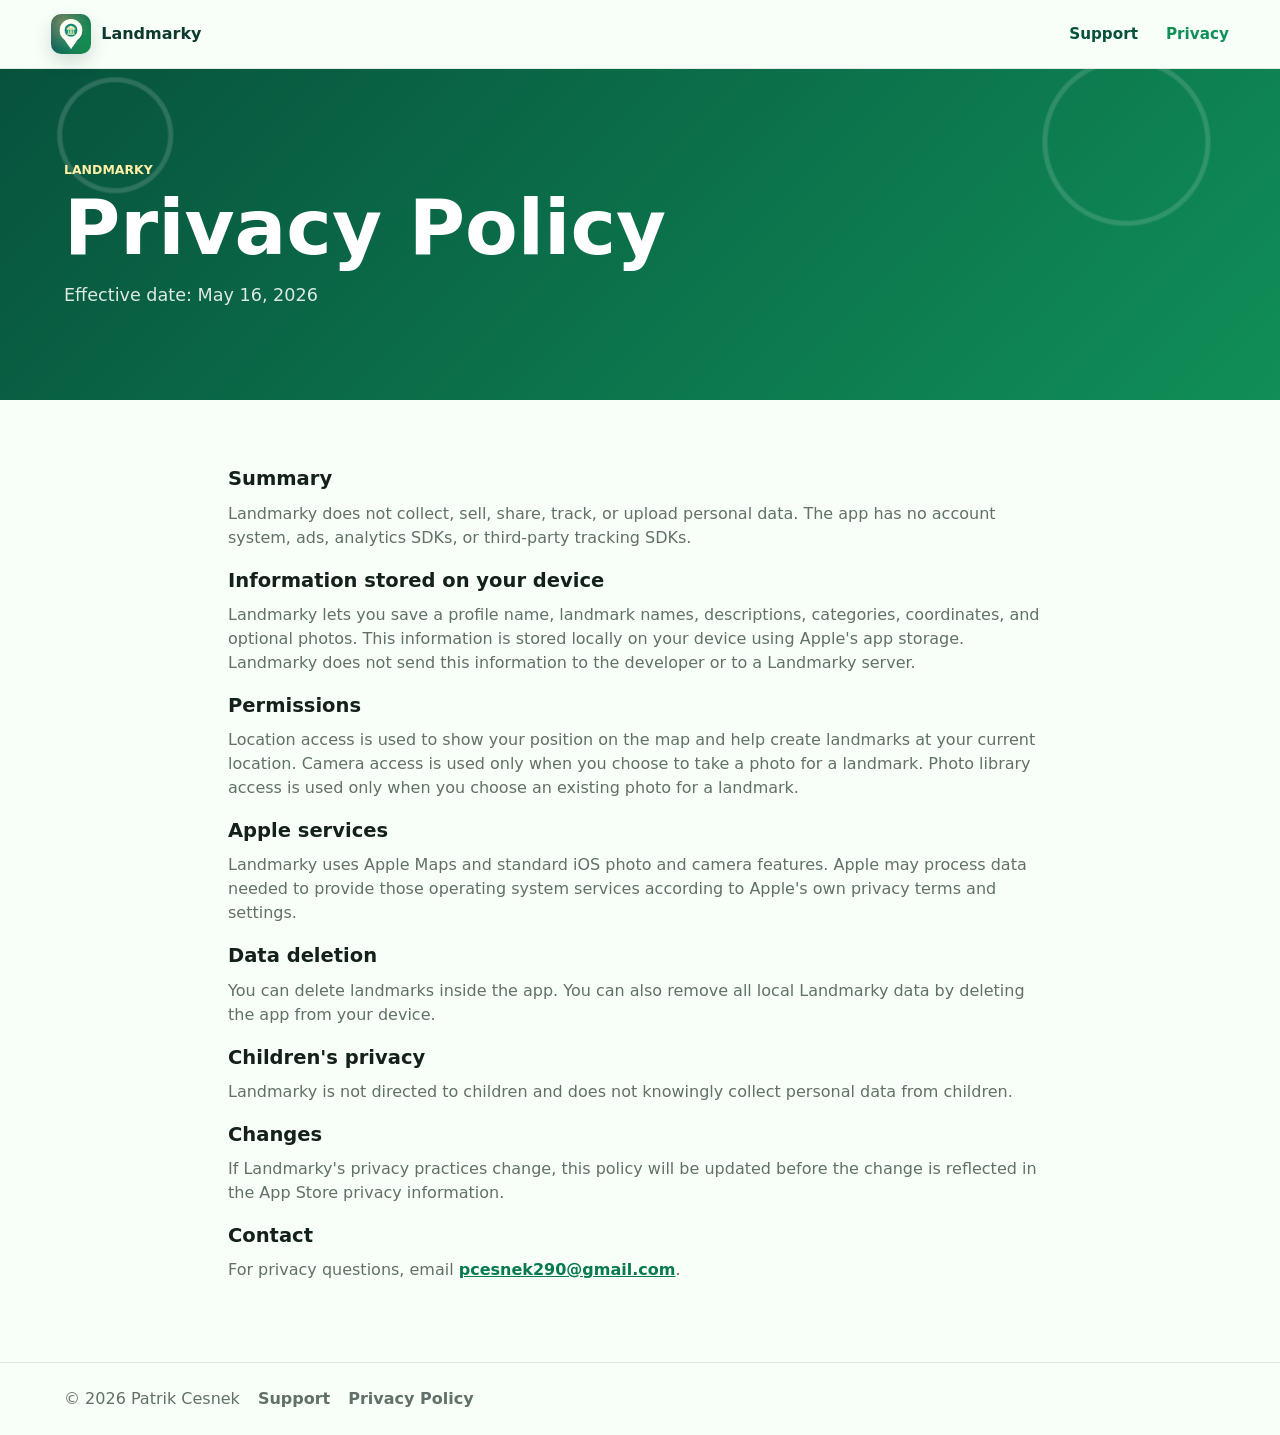
==== privacy.html @ 647f24ed "Initial Landmarky website" ====
<!doctype html>
<html lang="en">
  <head>
    <meta charset="utf-8">
    <meta name="viewport" content="width=device-width, initial-scale=1">
    <meta name="description" content="Privacy Policy for Landmarky.">
    <title>Privacy Policy | Landmarky</title>
    <link rel="icon" href="assets/app-icon.png">
    <link rel="apple-touch-icon" href="assets/app-icon.png">
    <link rel="stylesheet" href="styles.css">
  </head>
  <body>
    <header class="site-header">
      <a class="brand" href="index.html" aria-label="Landmarky home">
        <img src="assets/app-icon.png" alt="" width="40" height="40">
        <span>Landmarky</span>
      </a>
      <nav aria-label="Primary">
        <a href="support.html">Support</a>
        <a href="privacy.html" aria-current="page">Privacy</a>
      </nav>
    </header>

    <main class="page-shell">
      <section class="page-hero map-background">
        <p class="eyebrow">Landmarky</p>
        <h1>Privacy Policy</h1>
        <p>Effective date: May 16, 2026</p>
      </section>

      <section class="policy-content">
        <h2>Summary</h2>
        <p>Landmarky does not collect, sell, share, track, or upload personal data. The app has no account system, ads, analytics SDKs, or third-party tracking SDKs.</p>

        <h2>Information stored on your device</h2>
        <p>Landmarky lets you save a profile name, landmark names, descriptions, categories, coordinates, and optional photos. This information is stored locally on your device using Apple's app storage. Landmarky does not send this information to the developer or to a Landmarky server.</p>

        <h2>Permissions</h2>
        <p>Location access is used to show your position on the map and help create landmarks at your current location. Camera access is used only when you choose to take a photo for a landmark. Photo library access is used only when you choose an existing photo for a landmark.</p>

        <h2>Apple services</h2>
        <p>Landmarky uses Apple Maps and standard iOS photo and camera features. Apple may process data needed to provide those operating system services according to Apple's own privacy terms and settings.</p>

        <h2>Data deletion</h2>
        <p>You can delete landmarks inside the app. You can also remove all local Landmarky data by deleting the app from your device.</p>

        <h2>Children's privacy</h2>
        <p>Landmarky is not directed to children and does not knowingly collect personal data from children.</p>

        <h2>Changes</h2>
        <p>If Landmarky's privacy practices change, this policy will be updated before the change is reflected in the App Store privacy information.</p>

        <h2>Contact</h2>
        <p>For privacy questions, email <a href="mailto:pcesnek290@gmail.com">pcesnek290@gmail.com</a>.</p>
      </section>
    </main>

    <footer class="site-footer">
      <span>&copy; 2026 Patrik Cesnek</span>
      <a href="support.html">Support</a>
      <a href="privacy.html">Privacy Policy</a>
    </footer>
  </body>
</html>
---- styles.css ----
:root { color-scheme: light; --green-900: #0d392f; --green-800: #07523d; --green-700: #077a50; --green-600: #108f58; --green-500: #26a06f; --mint-100: #eef8ef; --mint-50: #f8fff8; --ink: #14201b; --muted: #617069; --line: #dbe6df; --white: #ffffff; --yellow: #fff0a5; --sky: #dff2ff; --shadow: 0 20px 60px rgba(13, 57, 47, 0.16); }
* { box-sizing: border-box; }
html { scroll-behavior: smooth; }
body { margin: 0; color: var(--ink); background: var(--mint-50); font-family: ui-sans-serif, system-ui, -apple-system, BlinkMacSystemFont, "Segoe UI", sans-serif; line-height: 1.5; }
a { color: inherit; }
.site-header { position: sticky; top: 0; z-index: 10; display: flex; align-items: center; justify-content: space-between; gap: 24px; padding: 14px clamp(18px, 4vw, 56px); background: rgba(248, 255, 248, 0.9); border-bottom: 1px solid rgba(219, 230, 223, 0.82); backdrop-filter: blur(18px); }
.brand { display: inline-flex; align-items: center; gap: 10px; color: var(--green-900); font-weight: 800; text-decoration: none; }
.brand img { width: 40px; height: 40px; border-radius: 10px; box-shadow: 0 8px 18px rgba(13, 57, 47, 0.16); }
nav { display: flex; align-items: center; gap: clamp(12px, 3vw, 28px); font-size: 0.95rem; font-weight: 700; color: var(--green-800); }
nav a { text-decoration: none; }
nav a[aria-current="page"] { color: var(--green-600); }
.hero { min-height: calc(100vh - 70px); display: grid; grid-template-columns: minmax(0, 0.86fr) minmax(320px, 1.14fr); align-items: center; gap: clamp(28px, 6vw, 76px); padding: clamp(48px, 8vw, 86px) clamp(18px, 5vw, 80px); overflow: hidden; }
.map-background { background:   radial-gradient(circle at 9% 20%, rgba(255, 255, 255, 0) 0 52px, rgba(255, 255, 255, 0.15) 54px 57px, rgba(255, 255, 255, 0) 59px 100px),   radial-gradient(circle at 88% 22%, rgba(255, 255, 255, 0) 0 78px, rgba(255, 255, 255, 0.14) 80px 83px, rgba(255, 255, 255, 0) 85px 156px),   linear-gradient(135deg, var(--green-800), var(--green-600)); }
.hero-copy { color: var(--white); max-width: 620px; }
.eyebrow { margin: 0 0 12px; color: var(--yellow); font-size: 0.78rem; font-weight: 900; letter-spacing: 0; text-transform: uppercase; }
h1,
h2,
p { margin-top: 0; }
h1 { margin-bottom: 18px; font-size: clamp(3.25rem, 7vw, 6rem); line-height: 0.94; letter-spacing: 0; }
.lede { max-width: 560px; margin-bottom: 28px; color: rgba(255, 255, 255, 0.86); font-size: clamp(1.12rem, 2vw, 1.34rem); }
.hero-actions { display: flex; flex-wrap: wrap; gap: 12px; }
.button { display: inline-flex; align-items: center; justify-content: center; min-height: 44px; padding: 12px 18px; border-radius: 999px; font-weight: 800; text-decoration: none; }
.button.primary { background: var(--white); color: var(--green-800); }
.button.secondary { border: 1px solid rgba(255, 255, 255, 0.42); color: var(--white); }
.product-stage { position: relative; min-height: 560px; }
.phone { position: absolute; width: min(248px, 34vw); min-width: 190px; padding: 12px; border: 1px solid rgba(255, 255, 255, 0.28); border-radius: 32px; background: #101b18; box-shadow: var(--shadow); }
.phone-home { left: 0; top: 62px; transform: rotate(-5deg); }
.phone-map { left: 32%; top: 0; z-index: 2; }
.phone-profile { right: 0; top: 86px; transform: rotate(5deg); }
.phone-bar { width: 74px; height: 6px; margin: 0 auto 10px; border-radius: 99px; background: rgba(255, 255, 255, 0.48); }
.app-screen { position: relative; min-height: 462px; overflow: hidden; padding: 22px 12px 64px; border-radius: 24px; background: #f7faf8; }
.screen-title { margin-bottom: 14px; color: var(--ink); font-size: 1.28rem; font-weight: 900; }
.screen-title.small { text-align: center; font-size: 1rem; }
.search-pill { margin-bottom: 18px; padding: 9px 12px; border-radius: 12px; color: #8a9690; background: #e8eeeb; font-size: 0.84rem; }
.category-title { margin: 13px 0 8px; font-size: 0.88rem; font-weight: 800; }
.landmark-row { display: flex; gap: 8px; }
.landmark-card { position: relative; display: flex; align-items: end; width: 112px; height: 116px; padding: 10px; overflow: hidden; border-radius: 10px; color: var(--white); font-size: 0.78rem; font-weight: 800; text-shadow: 0 2px 12px rgba(0, 0, 0, 0.55); background: linear-gradient(145deg, #136f8f, #93d8eb); }
.landmark-card::before { content: ""; position: absolute; inset: 0; background: linear-gradient(180deg, transparent 40%, rgba(0, 0, 0, 0.46)); }
.landmark-card span { position: relative; }
.landmark-card.peak { background: linear-gradient(145deg, #42583c, #c8d17a); }
.landmark-card.castle { background: linear-gradient(145deg, #605145, #d1bfaa); }
.landmark-card.wide { width: 100%; }
.tab-bar { position: absolute; right: 0; bottom: 0; left: 0; display: grid; grid-template-columns: repeat(3, 1fr); padding: 10px 8px 13px; border-top: 1px solid var(--line); background: rgba(255, 255, 255, 0.92); color: #7b8781; font-size: 0.7rem; font-weight: 800; text-align: center; }
.tab-bar .active { color: var(--green-600); }
.map-screen { background:   linear-gradient(35deg, transparent 0 45%, rgba(255, 255, 255, 0.28) 46% 48%, transparent 49%),   linear-gradient(128deg, transparent 0 36%, rgba(255, 240, 165, 0.38) 37% 40%, transparent 41%),   linear-gradient(160deg, #37614f, #0c7c51); }
.map-pin { position: absolute; display: grid; place-items: center; width: 42px; height: 42px; border: 3px solid var(--white); border-radius: 50%; color: var(--white); background: var(--green-600); box-shadow: 0 8px 20px rgba(0, 0, 0, 0.24); font-weight: 900; }
.pin-one { top: 132px; left: 42px; }
.pin-two { top: 226px; right: 42px; }
.pin-three { top: 318px; left: 82px; }
.map-control { position: absolute; right: 14px; width: 34px; height: 34px; border-radius: 10px; background: rgba(255, 255, 255, 0.88); }
.map-control.top { top: 20px; }
.map-control.middle { top: 62px; }
.map-control.lower { top: 104px; }
.add-button { position: absolute; right: 18px; bottom: 22px; display: grid; place-items: center; width: 54px; height: 54px; border-radius: 50%; color: var(--white); background: var(--green-600); box-shadow: 0 10px 24px rgba(0, 0, 0, 0.3); font-size: 2rem; font-weight: 900; }
.profile-icon { display: grid; place-items: center; width: 120px; height: 120px; margin: 18px auto 22px; border-radius: 50%; color: var(--green-700); border: 6px solid var(--white); background: var(--mint-100); font-size: 4rem; box-shadow: 0 8px 20px rgba(13, 57, 47, 0.12); }
.form-section { margin: 12px 0; padding: 12px; border-radius: 13px; background: var(--white); }
.form-section p { margin-bottom: 8px; color: var(--muted); font-size: 0.76rem; font-weight: 800; }
.form-line { padding: 8px 0; border-top: 1px solid var(--line); font-size: 0.78rem; font-weight: 700; }
.form-line.muted { color: var(--muted); }
.feature-grid,
.support-grid { display: grid; grid-template-columns: repeat(3, minmax(0, 1fr)); gap: 16px; padding: clamp(42px, 7vw, 80px) clamp(18px, 5vw, 80px); }
.feature-card,
.support-item { padding: 24px; border: 1px solid var(--line); border-radius: 8px; background: var(--white); box-shadow: 0 8px 28px rgba(13, 57, 47, 0.07); }
.feature-icon { display: grid; place-items: center; width: 42px; height: 42px; margin-bottom: 18px; border-radius: 50%; color: var(--white); background: var(--green-600); font-weight: 900; }
.feature-card h2,
.support-item h2,
.policy-content h2 { margin-bottom: 8px; font-size: 1.22rem; letter-spacing: 0; }
.feature-card p,
.support-item p { margin: 0; color: var(--muted); }
.privacy-band { display: flex; align-items: center; justify-content: space-between; gap: 24px; margin: 0 clamp(18px, 5vw, 80px) clamp(48px, 7vw, 80px); padding: clamp(28px, 5vw, 44px); border-radius: 8px; color: var(--white); background: linear-gradient(135deg, var(--green-900), #16607d); }
.privacy-band h2 { margin-bottom: 10px; font-size: clamp(1.6rem, 3vw, 2.25rem); }
.privacy-band p:last-child { max-width: 700px; margin: 0; color: rgba(255, 255, 255, 0.82); }
.site-footer { display: flex; flex-wrap: wrap; align-items: center; gap: 18px; padding: 24px clamp(18px, 5vw, 80px); color: var(--muted); border-top: 1px solid var(--line); }
.site-footer a { font-weight: 800; text-decoration: none; }
.page-shell { padding-bottom: 64px; }
.page-hero { padding: clamp(54px, 8vw, 92px) clamp(18px, 5vw, 80px); color: var(--white); }
.page-hero h1 { max-width: 880px; font-size: clamp(2.6rem, 6vw, 4.8rem); }
.page-hero p:last-child { max-width: 720px; margin-bottom: 0; color: rgba(255, 255, 255, 0.86); font-size: 1.1rem; }
.page-hero a { color: var(--white); font-weight: 900; }
.policy-content { max-width: 860px; margin: 0 auto; padding: clamp(34px, 6vw, 64px) 18px 0; }
.policy-content p { color: var(--muted); }
.policy-content a,
.support-item a { color: var(--green-700); font-weight: 800; }
.support-grid { grid-template-columns: repeat(2, minmax(0, 1fr)); }
@media (max-width: 980px) { .hero {   min-height: auto;   grid-template-columns: 1fr; } .product-stage {   min-height: 500px; } .phone {   width: 220px;   min-width: 0; } .phone-home {   left: 3%; } .phone-map {   left: 50%;   transform: translateX(-50%); } .phone-profile {   right: 3%; } .feature-grid {   grid-template-columns: 1fr; }
}
@media (max-width: 720px) { .site-header {   align-items: flex-start;   flex-direction: column;   gap: 12px; } .hero {   padding-top: 36px; } .hero-actions, .privacy-band {   align-items: stretch;   flex-direction: column; } .button {   width: 100%; } .product-stage {   min-height: 850px; } .phone {   left: 50%;   right: auto;   width: min(76vw, 248px);   transform: translateX(-50%); } .phone-home {   top: 0; } .phone-map {   top: 220px; } .phone-profile {   top: 440px; } .support-grid {   grid-template-columns: 1fr; }
}
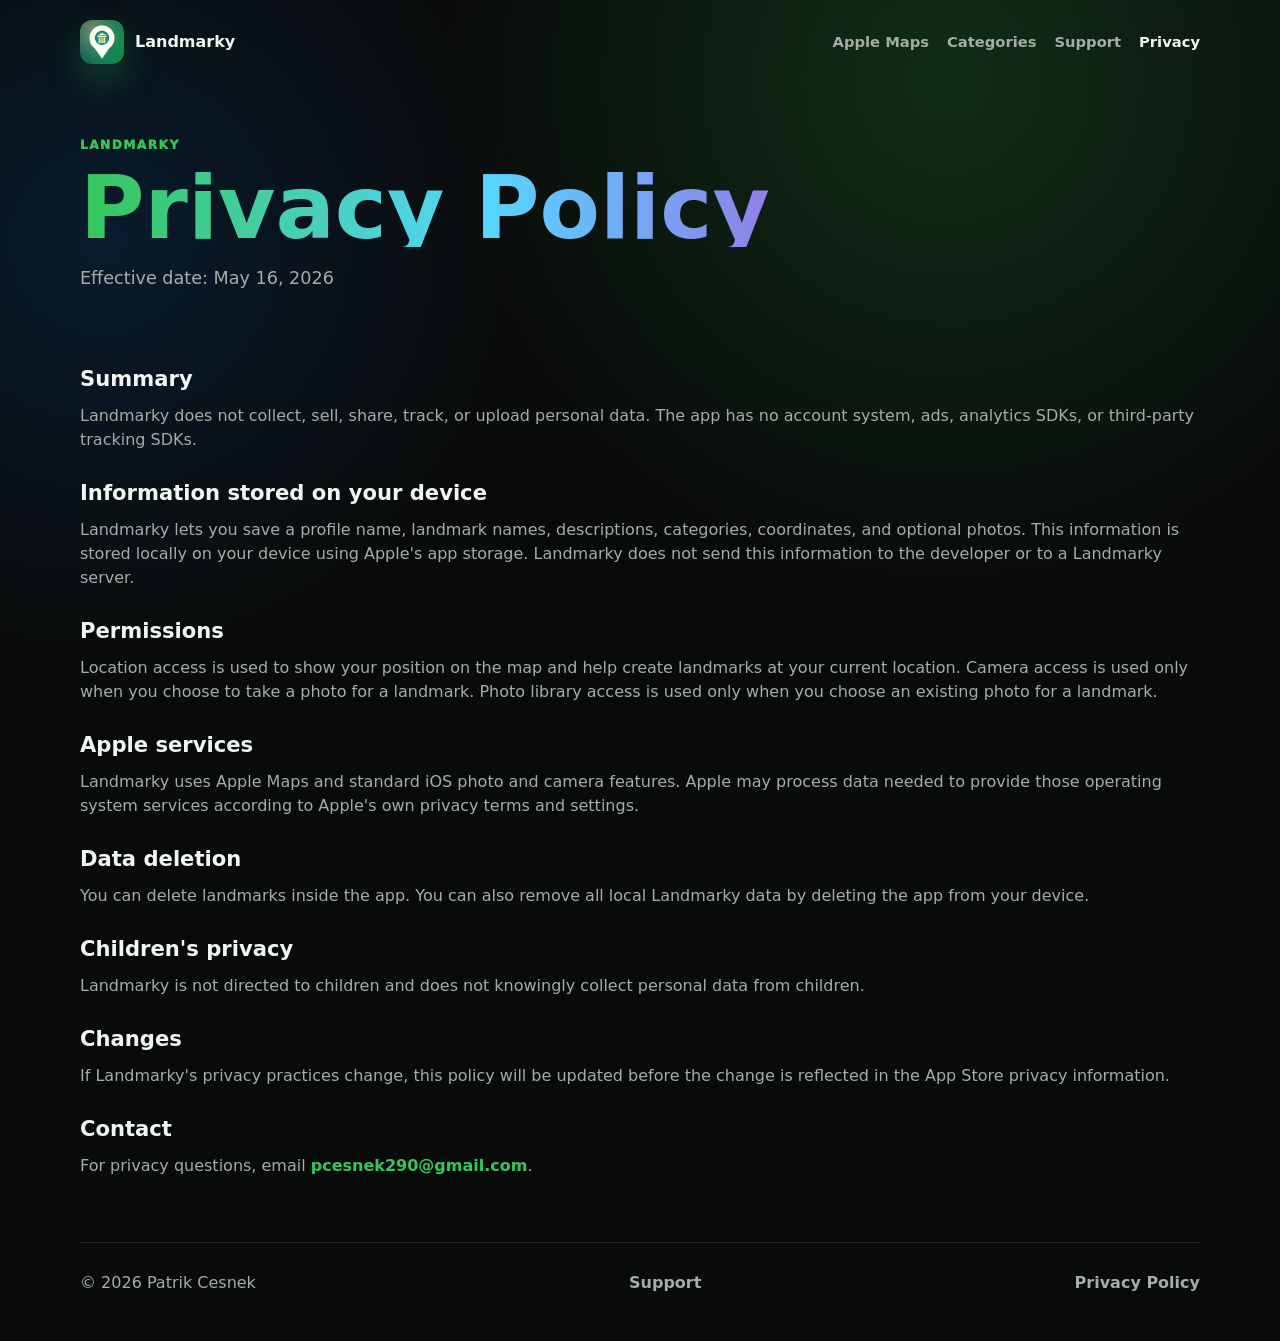
==== commit 442240cd: "Polish Landmarky marketing site" ====
--- a/privacy.html
+++ b/privacy.html
@@ -16,6 +16,8 @@
         <span>Landmarky</span>
       </a>
       <nav aria-label="Primary">
+        <a href="index.html#apple-maps">Apple Maps</a>
+        <a href="index.html#categories">Categories</a>
         <a href="support.html">Support</a>
         <a href="privacy.html" aria-current="page">Privacy</a>
       </nav>
--- a/styles.css
+++ b/styles.css
@@ -1,88 +1,111 @@
-:root { color-scheme: light; --green-900: #0d392f; --green-800: #07523d; --green-700: #077a50; --green-600: #108f58; --green-500: #26a06f; --mint-100: #eef8ef; --mint-50: #f8fff8; --ink: #14201b; --muted: #617069; --line: #dbe6df; --white: #ffffff; --yellow: #fff0a5; --sky: #dff2ff; --shadow: 0 20px 60px rgba(13, 57, 47, 0.16); }
+:root {
+  color-scheme: dark;
+  --bg: #090b0a;
+  --surface: #121613;
+  --surface-high: #1b211c;
+  --paper: #f7fbf7;
+  --text: #f2f6f2;
+  --muted: #a4ada6;
+  --line: rgba(255, 255, 255, 0.1);
+  --apple-green: #34c759;
+  --apple-green-dark: #248a3d;
+  --apple-blue: #007aff;
+  --apple-gray: #8e8e93;
+  --apple-orange: #ff9500;
+  --apple-pink: #ff2d55;
+  --apple-purple: #af52de;
+  --apple-yellow: #ffcc00;
+  font-family: ui-rounded, "SF Pro Rounded", system-ui, -apple-system, BlinkMacSystemFont, "Segoe UI", sans-serif;
+}
 * { box-sizing: border-box; }
 html { scroll-behavior: smooth; }
-body { margin: 0; color: var(--ink); background: var(--mint-50); font-family: ui-sans-serif, system-ui, -apple-system, BlinkMacSystemFont, "Segoe UI", sans-serif; line-height: 1.5; }
-a { color: inherit; }
-.site-header { position: sticky; top: 0; z-index: 10; display: flex; align-items: center; justify-content: space-between; gap: 24px; padding: 14px clamp(18px, 4vw, 56px); background: rgba(248, 255, 248, 0.9); border-bottom: 1px solid rgba(219, 230, 223, 0.82); backdrop-filter: blur(18px); }
-.brand { display: inline-flex; align-items: center; gap: 10px; color: var(--green-900); font-weight: 800; text-decoration: none; }
-.brand img { width: 40px; height: 40px; border-radius: 10px; box-shadow: 0 8px 18px rgba(13, 57, 47, 0.16); }
-nav { display: flex; align-items: center; gap: clamp(12px, 3vw, 28px); font-size: 0.95rem; font-weight: 700; color: var(--green-800); }
-nav a { text-decoration: none; }
-nav a[aria-current="page"] { color: var(--green-600); }
-.hero { min-height: calc(100vh - 70px); display: grid; grid-template-columns: minmax(0, 0.86fr) minmax(320px, 1.14fr); align-items: center; gap: clamp(28px, 6vw, 76px); padding: clamp(48px, 8vw, 86px) clamp(18px, 5vw, 80px); overflow: hidden; }
-.map-background { background:   radial-gradient(circle at 9% 20%, rgba(255, 255, 255, 0) 0 52px, rgba(255, 255, 255, 0.15) 54px 57px, rgba(255, 255, 255, 0) 59px 100px),   radial-gradient(circle at 88% 22%, rgba(255, 255, 255, 0) 0 78px, rgba(255, 255, 255, 0.14) 80px 83px, rgba(255, 255, 255, 0) 85px 156px),   linear-gradient(135deg, var(--green-800), var(--green-600)); }
-.hero-copy { color: var(--white); max-width: 620px; }
-.eyebrow { margin: 0 0 12px; color: var(--yellow); font-size: 0.78rem; font-weight: 900; letter-spacing: 0; text-transform: uppercase; }
-h1,
-h2,
-p { margin-top: 0; }
-h1 { margin-bottom: 18px; font-size: clamp(3.25rem, 7vw, 6rem); line-height: 0.94; letter-spacing: 0; }
-.lede { max-width: 560px; margin-bottom: 28px; color: rgba(255, 255, 255, 0.86); font-size: clamp(1.12rem, 2vw, 1.34rem); }
+body { min-height: 100vh; margin: 0; color: var(--text); background: radial-gradient(circle at 74% 6%, rgba(52, 199, 89, 0.18), transparent 32%), radial-gradient(circle at 8% 18%, rgba(0, 122, 255, 0.14), transparent 26%), var(--bg); line-height: 1.5; }
+a { color: inherit; text-decoration: none; }
+svg { display: block; }
+.icon-sprite { position: absolute; width: 0; height: 0; overflow: hidden; }
+.site-header, .hero, .maps-band, .categories-section, .icon-band, .feature-grid, .site-footer, .page-hero, .policy-content, .support-grid { width: min(1120px, calc(100% - 32px)); margin-inline: auto; }
+.site-header { display: flex; align-items: center; justify-content: space-between; gap: 22px; padding: 20px 0; }
+.brand { display: inline-flex; align-items: center; gap: 11px; font-weight: 900; letter-spacing: 0; }
+.brand img { width: 44px; height: 44px; border-radius: 12px; box-shadow: 0 16px 34px rgba(52, 199, 89, 0.26); }
+nav { display: flex; align-items: center; gap: 18px; color: var(--muted); font-size: 0.92rem; font-weight: 850; }
+nav a:hover, nav a[aria-current="page"] { color: var(--text); }
+.hero { display: grid; grid-template-columns: minmax(0, 1fr) minmax(340px, 0.92fr); align-items: center; gap: clamp(34px, 7vw, 72px); padding: 28px 0 56px; }
+.hero-copy { max-width: 660px; }
+.eyebrow { margin: 0 0 14px; color: var(--apple-green); font-size: 0.76rem; font-weight: 950; letter-spacing: 0.12em; text-transform: uppercase; }
+h1, h2, h3, p { margin-top: 0; }
+h1 { margin-bottom: 18px; font-size: clamp(4.1rem, 10vw, 7.6rem); line-height: 0.9; letter-spacing: 0; background: linear-gradient(90deg, #34c759 0%, #55d6ff 48%, #af52de 100%); color: transparent; background-clip: text; -webkit-background-clip: text; }
+h2 { margin-bottom: 14px; font-size: clamp(2rem, 4.8vw, 3.25rem); line-height: 1.04; letter-spacing: 0; }
+h3 { margin-bottom: 8px; font-size: 1.16rem; line-height: 1.2; letter-spacing: 0; }
+.lede { max-width: 630px; margin-bottom: 26px; color: var(--muted); font-size: clamp(1.25rem, 3vw, 1.75rem); line-height: 1.25; }
 .hero-actions { display: flex; flex-wrap: wrap; gap: 12px; }
-.button { display: inline-flex; align-items: center; justify-content: center; min-height: 44px; padding: 12px 18px; border-radius: 999px; font-weight: 800; text-decoration: none; }
-.button.primary { background: var(--white); color: var(--green-800); }
-.button.secondary { border: 1px solid rgba(255, 255, 255, 0.42); color: var(--white); }
-.product-stage { position: relative; min-height: 560px; }
-.phone { position: absolute; width: min(248px, 34vw); min-width: 190px; padding: 12px; border: 1px solid rgba(255, 255, 255, 0.28); border-radius: 32px; background: #101b18; box-shadow: var(--shadow); }
-.phone-home { left: 0; top: 62px; transform: rotate(-5deg); }
-.phone-map { left: 32%; top: 0; z-index: 2; }
-.phone-profile { right: 0; top: 86px; transform: rotate(5deg); }
-.phone-bar { width: 74px; height: 6px; margin: 0 auto 10px; border-radius: 99px; background: rgba(255, 255, 255, 0.48); }
-.app-screen { position: relative; min-height: 462px; overflow: hidden; padding: 22px 12px 64px; border-radius: 24px; background: #f7faf8; }
-.screen-title { margin-bottom: 14px; color: var(--ink); font-size: 1.28rem; font-weight: 900; }
-.screen-title.small { text-align: center; font-size: 1rem; }
-.search-pill { margin-bottom: 18px; padding: 9px 12px; border-radius: 12px; color: #8a9690; background: #e8eeeb; font-size: 0.84rem; }
-.category-title { margin: 13px 0 8px; font-size: 0.88rem; font-weight: 800; }
-.landmark-row { display: flex; gap: 8px; }
-.landmark-card { position: relative; display: flex; align-items: end; width: 112px; height: 116px; padding: 10px; overflow: hidden; border-radius: 10px; color: var(--white); font-size: 0.78rem; font-weight: 800; text-shadow: 0 2px 12px rgba(0, 0, 0, 0.55); background: linear-gradient(145deg, #136f8f, #93d8eb); }
-.landmark-card::before { content: ""; position: absolute; inset: 0; background: linear-gradient(180deg, transparent 40%, rgba(0, 0, 0, 0.46)); }
-.landmark-card span { position: relative; }
-.landmark-card.peak { background: linear-gradient(145deg, #42583c, #c8d17a); }
-.landmark-card.castle { background: linear-gradient(145deg, #605145, #d1bfaa); }
-.landmark-card.wide { width: 100%; }
-.tab-bar { position: absolute; right: 0; bottom: 0; left: 0; display: grid; grid-template-columns: repeat(3, 1fr); padding: 10px 8px 13px; border-top: 1px solid var(--line); background: rgba(255, 255, 255, 0.92); color: #7b8781; font-size: 0.7rem; font-weight: 800; text-align: center; }
-.tab-bar .active { color: var(--green-600); }
-.map-screen { background:   linear-gradient(35deg, transparent 0 45%, rgba(255, 255, 255, 0.28) 46% 48%, transparent 49%),   linear-gradient(128deg, transparent 0 36%, rgba(255, 240, 165, 0.38) 37% 40%, transparent 41%),   linear-gradient(160deg, #37614f, #0c7c51); }
-.map-pin { position: absolute; display: grid; place-items: center; width: 42px; height: 42px; border: 3px solid var(--white); border-radius: 50%; color: var(--white); background: var(--green-600); box-shadow: 0 8px 20px rgba(0, 0, 0, 0.24); font-weight: 900; }
-.pin-one { top: 132px; left: 42px; }
-.pin-two { top: 226px; right: 42px; }
-.pin-three { top: 318px; left: 82px; }
-.map-control { position: absolute; right: 14px; width: 34px; height: 34px; border-radius: 10px; background: rgba(255, 255, 255, 0.88); }
-.map-control.top { top: 20px; }
-.map-control.middle { top: 62px; }
-.map-control.lower { top: 104px; }
-.add-button { position: absolute; right: 18px; bottom: 22px; display: grid; place-items: center; width: 54px; height: 54px; border-radius: 50%; color: var(--white); background: var(--green-600); box-shadow: 0 10px 24px rgba(0, 0, 0, 0.3); font-size: 2rem; font-weight: 900; }
-.profile-icon { display: grid; place-items: center; width: 120px; height: 120px; margin: 18px auto 22px; border-radius: 50%; color: var(--green-700); border: 6px solid var(--white); background: var(--mint-100); font-size: 4rem; box-shadow: 0 8px 20px rgba(13, 57, 47, 0.12); }
-.form-section { margin: 12px 0; padding: 12px; border-radius: 13px; background: var(--white); }
-.form-section p { margin-bottom: 8px; color: var(--muted); font-size: 0.76rem; font-weight: 800; }
-.form-line { padding: 8px 0; border-top: 1px solid var(--line); font-size: 0.78rem; font-weight: 700; }
-.form-line.muted { color: var(--muted); }
-.feature-grid,
-.support-grid { display: grid; grid-template-columns: repeat(3, minmax(0, 1fr)); gap: 16px; padding: clamp(42px, 7vw, 80px) clamp(18px, 5vw, 80px); }
-.feature-card,
-.support-item { padding: 24px; border: 1px solid var(--line); border-radius: 8px; background: var(--white); box-shadow: 0 8px 28px rgba(13, 57, 47, 0.07); }
-.feature-icon { display: grid; place-items: center; width: 42px; height: 42px; margin-bottom: 18px; border-radius: 50%; color: var(--white); background: var(--green-600); font-weight: 900; }
-.feature-card h2,
-.support-item h2,
-.policy-content h2 { margin-bottom: 8px; font-size: 1.22rem; letter-spacing: 0; }
-.feature-card p,
-.support-item p { margin: 0; color: var(--muted); }
-.privacy-band { display: flex; align-items: center; justify-content: space-between; gap: 24px; margin: 0 clamp(18px, 5vw, 80px) clamp(48px, 7vw, 80px); padding: clamp(28px, 5vw, 44px); border-radius: 8px; color: var(--white); background: linear-gradient(135deg, var(--green-900), #16607d); }
-.privacy-band h2 { margin-bottom: 10px; font-size: clamp(1.6rem, 3vw, 2.25rem); }
-.privacy-band p:last-child { max-width: 700px; margin: 0; color: rgba(255, 255, 255, 0.82); }
-.site-footer { display: flex; flex-wrap: wrap; align-items: center; gap: 18px; padding: 24px clamp(18px, 5vw, 80px); color: var(--muted); border-top: 1px solid var(--line); }
-.site-footer a { font-weight: 800; text-decoration: none; }
+.button { display: inline-flex; align-items: center; justify-content: center; min-height: 52px; padding: 0 22px; border-radius: 14px; font-size: 0.96rem; font-weight: 950; }
+.button.primary { color: #fff; background: var(--apple-green); box-shadow: 0 18px 38px rgba(52, 199, 89, 0.26); }
+.button.secondary { color: var(--text); background: var(--surface-high); border: 1px solid var(--line); }
+.hero-meta { display: flex; flex-wrap: wrap; gap: 10px; margin-top: 22px; color: var(--muted); font-size: 0.9rem; font-weight: 850; }
+.hero-meta span { padding: 8px 12px; border: 1px solid var(--line); border-radius: 999px; background: rgba(255, 255, 255, 0.04); }
+.device-stage { position: relative; min-height: 630px; justify-self: stretch; }
+.phone-shot { position: absolute; width: min(318px, 38vw); }
+.home-shot { left: 0; top: 82px; z-index: 2; transform: rotate(-6deg); }
+.map-shot { right: 0; top: 0; transform: rotate(5deg); }
+.maps-band, .icon-band, .privacy-band { display: grid; grid-template-columns: minmax(0, 0.95fr) minmax(280px, 0.65fr); align-items: center; gap: clamp(28px, 6vw, 70px); padding: 34px; margin-bottom: 70px; border: 1px solid var(--line); border-radius: 8px; background: rgba(18, 22, 19, 0.82); box-shadow: 0 28px 80px rgba(0, 0, 0, 0.34); }
+.section-copy p:last-child, .section-heading p { max-width: 720px; margin-bottom: 0; color: var(--muted); font-size: 1.04rem; }
+.maps-proof { display: grid; place-items: center; min-height: 520px; overflow: hidden; border-radius: 8px; background: linear-gradient(145deg, #ebf1e8, #cce8c9 48%, #b9def5); }
+.maps-proof img { width: min(284px, 62vw); }
+.categories-section { padding: 12px 0 70px; }
+.section-heading { max-width: 720px; margin-bottom: 24px; }
+.category-grid { display: grid; grid-template-columns: repeat(4, minmax(0, 1fr)); gap: 14px; }
+.category-card { --category-color: var(--apple-green); display: flex; align-items: center; gap: 14px; min-height: 92px; padding: 18px; border: 1px solid var(--line); border-radius: 8px; background: linear-gradient(180deg, rgba(255, 255, 255, 0.075), rgba(255, 255, 255, 0.035)); }
+.sf-badge { flex: 0 0 auto; display: grid; place-items: center; width: 50px; height: 50px; color: var(--category-color); border: 3px solid currentColor; border-radius: 50%; background: rgba(255, 255, 255, 0.08); }
+.sf-badge svg, .feature-icon svg { width: 26px; height: 26px; fill: none; stroke: currentColor; stroke-width: 2; stroke-linecap: round; stroke-linejoin: round; }
+.category-card strong { color: var(--text); font-size: 1rem; }
+.all, .hills, .lookouts, .custom, .other { --category-color: var(--apple-green); }
+.lakes { --category-color: var(--apple-blue); }
+.castles { --category-color: var(--apple-gray); }
+.restaurants { --category-color: var(--apple-orange); }
+.bars { --category-color: var(--apple-pink); }
+.shops { --category-color: var(--apple-purple); }
+.entertainment { --category-color: var(--apple-yellow); }
+.icon-band { margin-bottom: 26px; }
+.icon-showcase { display: grid; grid-template-columns: repeat(3, minmax(0, 1fr)); gap: 14px; }
+.icon-showcase img { width: 100%; aspect-ratio: 1; border-radius: 22%; box-shadow: 0 18px 42px rgba(0, 0, 0, 0.32); }
+.feature-grid { display: grid; grid-template-columns: repeat(3, minmax(0, 1fr)); gap: 16px; padding: 44px 0 70px; }
+.feature-card, .support-item { padding: 24px; border: 1px solid var(--line); border-radius: 8px; background: var(--surface); }
+.feature-icon { display: grid; place-items: center; width: 46px; height: 46px; margin-bottom: 18px; color: var(--apple-green); border: 3px solid currentColor; border-radius: 50%; background: rgba(52, 199, 89, 0.08); }
+.feature-card p, .support-item p, .policy-content p { margin-bottom: 0; color: var(--muted); }
+.privacy-band { width: min(1120px, calc(100% - 32px)); grid-template-columns: minmax(0, 1fr) auto; color: #fff; background: linear-gradient(135deg, rgba(36, 138, 61, 0.9), rgba(52, 199, 89, 0.82)); }
+.privacy-band .eyebrow { color: rgba(255, 255, 255, 0.78); }
+.privacy-band p:last-child { color: rgba(255, 255, 255, 0.86); }
+.site-footer { display: flex; flex-wrap: wrap; justify-content: space-between; gap: 18px; padding: 28px 0 46px; color: var(--muted); border-top: 1px solid var(--line); }
+.site-footer a { font-weight: 850; }
 .page-shell { padding-bottom: 64px; }
-.page-hero { padding: clamp(54px, 8vw, 92px) clamp(18px, 5vw, 80px); color: var(--white); }
-.page-hero h1 { max-width: 880px; font-size: clamp(2.6rem, 6vw, 4.8rem); }
-.page-hero p:last-child { max-width: 720px; margin-bottom: 0; color: rgba(255, 255, 255, 0.86); font-size: 1.1rem; }
-.page-hero a { color: var(--white); font-weight: 900; }
-.policy-content { max-width: 860px; margin: 0 auto; padding: clamp(34px, 6vw, 64px) 18px 0; }
-.policy-content p { color: var(--muted); }
-.policy-content a,
-.support-item a { color: var(--green-700); font-weight: 800; }
-.support-grid { grid-template-columns: repeat(2, minmax(0, 1fr)); }
-@media (max-width: 980px) { .hero {   min-height: auto;   grid-template-columns: 1fr; } .product-stage {   min-height: 500px; } .phone {   width: 220px;   min-width: 0; } .phone-home {   left: 3%; } .phone-map {   left: 50%;   transform: translateX(-50%); } .phone-profile {   right: 3%; } .feature-grid {   grid-template-columns: 1fr; }
+.map-background, .page-hero { background: transparent; }
+.page-hero { padding: 52px 0 34px; }
+.page-hero h1 { max-width: 840px; margin-bottom: 18px; font-size: clamp(3rem, 7vw, 5.5rem); }
+.page-hero p:last-child { max-width: 720px; margin-bottom: 0; color: var(--muted); font-size: 1.1rem; }
+.page-hero a, .policy-content a, .support-item a { color: var(--apple-green); font-weight: 850; }
+.policy-content { padding-top: 12px; }
+.policy-content h2 { margin-top: 30px; font-size: 1.32rem; }
+.support-grid { display: grid; grid-template-columns: repeat(2, minmax(0, 1fr)); gap: 16px; padding-top: 12px; }
+@media (max-width: 980px) {
+  .hero, .maps-band, .icon-band, .privacy-band { grid-template-columns: 1fr; }
+  .device-stage { min-height: 620px; max-width: 700px; width: 100%; margin: 0 auto; }
+  .category-grid { grid-template-columns: repeat(2, minmax(0, 1fr)); }
 }
-@media (max-width: 720px) { .site-header {   align-items: flex-start;   flex-direction: column;   gap: 12px; } .hero {   padding-top: 36px; } .hero-actions, .privacy-band {   align-items: stretch;   flex-direction: column; } .button {   width: 100%; } .product-stage {   min-height: 850px; } .phone {   left: 50%;   right: auto;   width: min(76vw, 248px);   transform: translateX(-50%); } .phone-home {   top: 0; } .phone-map {   top: 220px; } .phone-profile {   top: 440px; } .support-grid {   grid-template-columns: 1fr; }
+@media (max-width: 760px) {
+  .site-header { align-items: flex-start; flex-direction: column; }
+  nav { flex-wrap: wrap; }
+  .hero { gap: 28px; padding-top: 28px; }
+  .hero-actions, .button { width: 100%; }
+  .device-stage { min-height: 926px; }
+  .phone-shot { left: 50%; right: auto; width: min(84vw, 318px); transform: translateX(-50%); }
+  .home-shot { top: 0; }
+  .map-shot { top: 444px; }
+  .maps-band, .icon-band, .privacy-band { padding: 24px; }
+  .maps-proof { min-height: 480px; }
+  .category-grid, .feature-grid, .support-grid { grid-template-columns: 1fr; }
+  .icon-showcase { grid-template-columns: repeat(3, minmax(74px, 1fr)); }
 }
+@media (max-width: 430px) {
+  h1 { font-size: clamp(4rem, 19vw, 5rem); }
+  .category-card { min-height: 86px; }
+}
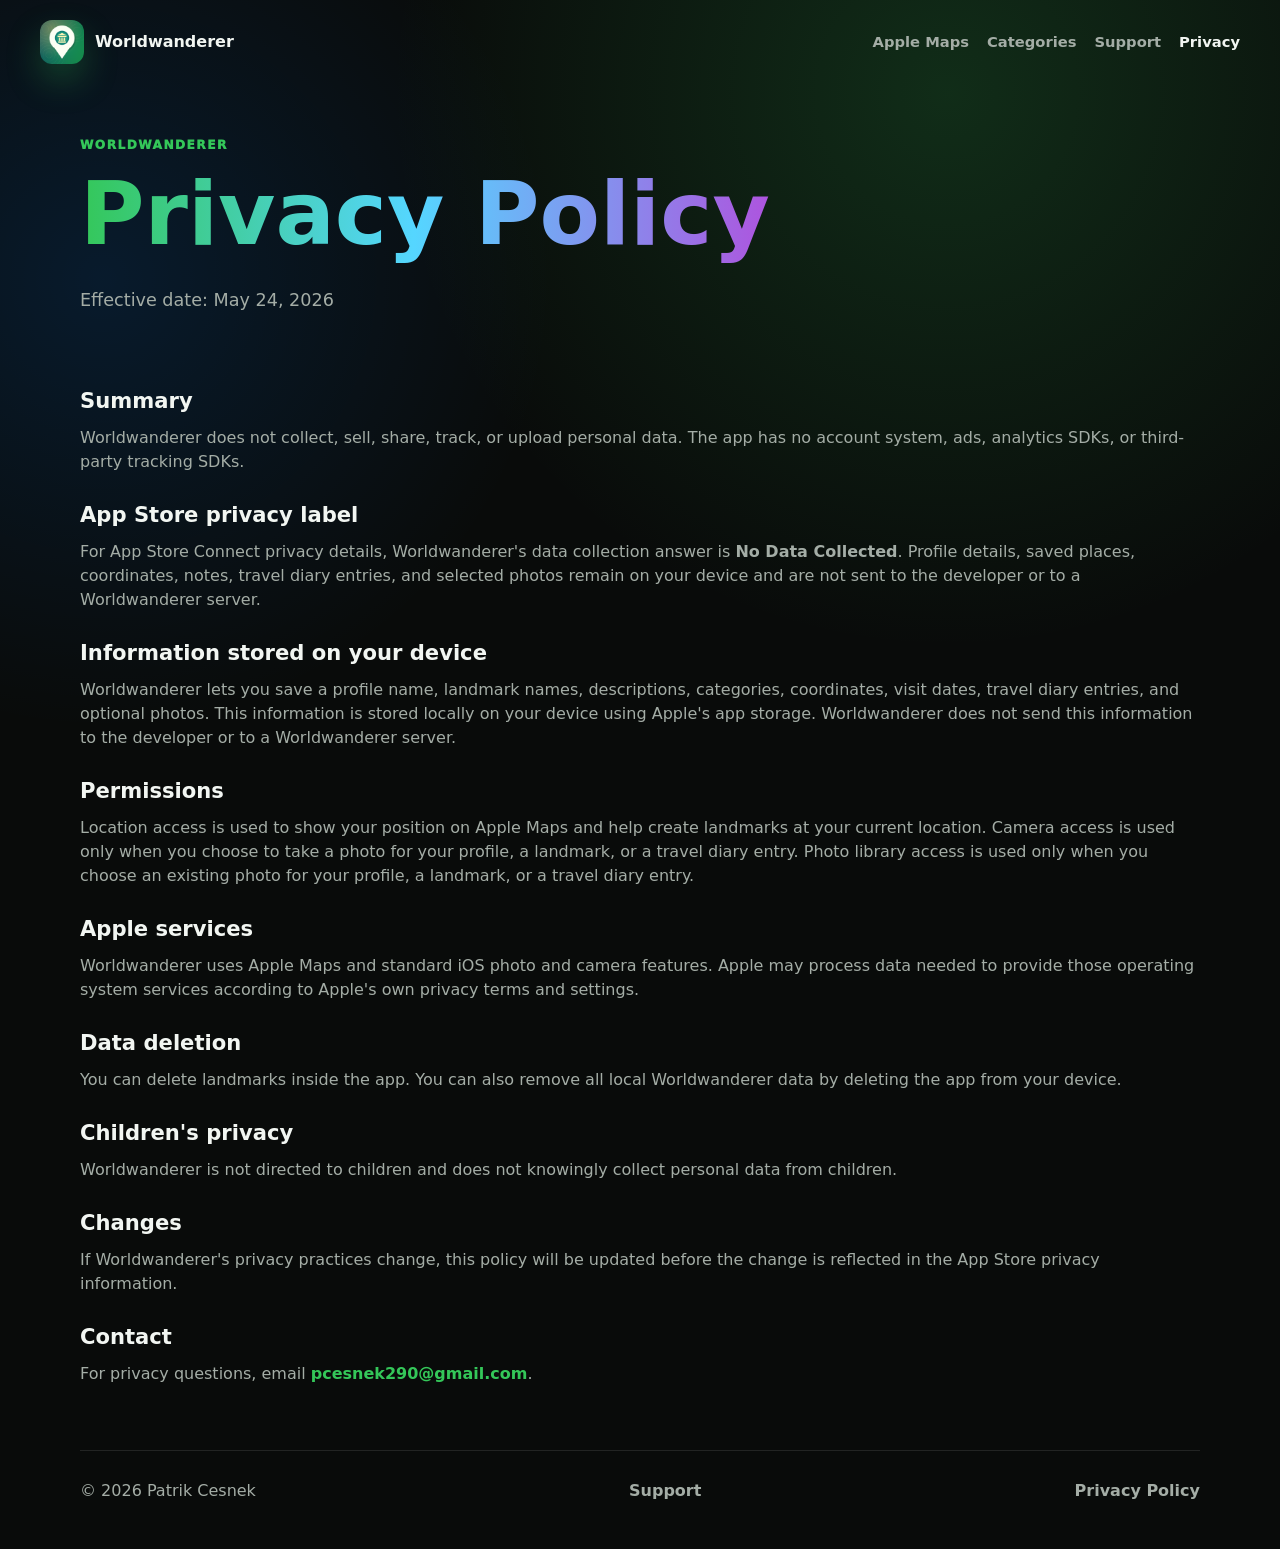
==== commit 930c7f6e: "upload screenshots" ====
--- a/privacy.html
+++ b/privacy.html
@@ -3,17 +3,17 @@
   <head>
     <meta charset="utf-8">
     <meta name="viewport" content="width=device-width, initial-scale=1">
-    <meta name="description" content="Privacy Policy for Landmarky.">
-    <title>Privacy Policy | Landmarky</title>
+    <meta name="description" content="Privacy Policy for Worldwanderer.">
+    <title>Privacy Policy | Worldwanderer</title>
     <link rel="icon" href="assets/app-icon.png">
     <link rel="apple-touch-icon" href="assets/app-icon.png">
     <link rel="stylesheet" href="styles.css">
   </head>
   <body>
     <header class="site-header">
-      <a class="brand" href="index.html" aria-label="Landmarky home">
+      <a class="brand" href="index.html" aria-label="Worldwanderer home">
         <img src="assets/app-icon.png" alt="" width="40" height="40">
-        <span>Landmarky</span>
+        <span>Worldwanderer</span>
       </a>
       <nav aria-label="Primary">
         <a href="index.html#apple-maps">Apple Maps</a>
@@ -25,32 +25,35 @@
 
     <main class="page-shell">
       <section class="page-hero map-background">
-        <p class="eyebrow">Landmarky</p>
+        <p class="eyebrow">Worldwanderer</p>
         <h1>Privacy Policy</h1>
-        <p>Effective date: May 16, 2026</p>
+        <p>Effective date: May 24, 2026</p>
       </section>
 
       <section class="policy-content">
         <h2>Summary</h2>
-        <p>Landmarky does not collect, sell, share, track, or upload personal data. The app has no account system, ads, analytics SDKs, or third-party tracking SDKs.</p>
+        <p>Worldwanderer does not collect, sell, share, track, or upload personal data. The app has no account system, ads, analytics SDKs, or third-party tracking SDKs.</p>
+
+        <h2>App Store privacy label</h2>
+        <p>For App Store Connect privacy details, Worldwanderer's data collection answer is <strong>No Data Collected</strong>. Profile details, saved places, coordinates, notes, travel diary entries, and selected photos remain on your device and are not sent to the developer or to a Worldwanderer server.</p>
 
         <h2>Information stored on your device</h2>
-        <p>Landmarky lets you save a profile name, landmark names, descriptions, categories, coordinates, and optional photos. This information is stored locally on your device using Apple's app storage. Landmarky does not send this information to the developer or to a Landmarky server.</p>
+        <p>Worldwanderer lets you save a profile name, landmark names, descriptions, categories, coordinates, visit dates, travel diary entries, and optional photos. This information is stored locally on your device using Apple's app storage. Worldwanderer does not send this information to the developer or to a Worldwanderer server.</p>
 
         <h2>Permissions</h2>
-        <p>Location access is used to show your position on the map and help create landmarks at your current location. Camera access is used only when you choose to take a photo for a landmark. Photo library access is used only when you choose an existing photo for a landmark.</p>
+        <p>Location access is used to show your position on Apple Maps and help create landmarks at your current location. Camera access is used only when you choose to take a photo for your profile, a landmark, or a travel diary entry. Photo library access is used only when you choose an existing photo for your profile, a landmark, or a travel diary entry.</p>
 
         <h2>Apple services</h2>
-        <p>Landmarky uses Apple Maps and standard iOS photo and camera features. Apple may process data needed to provide those operating system services according to Apple's own privacy terms and settings.</p>
+        <p>Worldwanderer uses Apple Maps and standard iOS photo and camera features. Apple may process data needed to provide those operating system services according to Apple's own privacy terms and settings.</p>
 
         <h2>Data deletion</h2>
-        <p>You can delete landmarks inside the app. You can also remove all local Landmarky data by deleting the app from your device.</p>
+        <p>You can delete landmarks inside the app. You can also remove all local Worldwanderer data by deleting the app from your device.</p>
 
         <h2>Children's privacy</h2>
-        <p>Landmarky is not directed to children and does not knowingly collect personal data from children.</p>
+        <p>Worldwanderer is not directed to children and does not knowingly collect personal data from children.</p>
 
         <h2>Changes</h2>
-        <p>If Landmarky's privacy practices change, this policy will be updated before the change is reflected in the App Store privacy information.</p>
+        <p>If Worldwanderer's privacy practices change, this policy will be updated before the change is reflected in the App Store privacy information.</p>
 
         <h2>Contact</h2>
         <p>For privacy questions, email <a href="mailto:pcesnek290@gmail.com">pcesnek290@gmail.com</a>.</p>
--- a/styles.css
+++ b/styles.css
@@ -19,39 +19,46 @@
 }
 * { box-sizing: border-box; }
 html { scroll-behavior: smooth; }
-body { min-height: 100vh; margin: 0; color: var(--text); background: radial-gradient(circle at 74% 6%, rgba(52, 199, 89, 0.18), transparent 32%), radial-gradient(circle at 8% 18%, rgba(0, 122, 255, 0.14), transparent 26%), var(--bg); line-height: 1.5; }
+body { min-height: 100vh; margin: 0; overflow-x: hidden; color: var(--text); background: radial-gradient(circle at 74% 6%, rgba(52, 199, 89, 0.18), transparent 32%), radial-gradient(circle at 8% 18%, rgba(0, 122, 255, 0.14), transparent 26%), var(--bg); line-height: 1.5; }
 a { color: inherit; text-decoration: none; }
 svg { display: block; }
 .icon-sprite { position: absolute; width: 0; height: 0; overflow: hidden; }
-.site-header, .hero, .maps-band, .categories-section, .icon-band, .feature-grid, .site-footer, .page-hero, .policy-content, .support-grid { width: min(1120px, calc(100% - 32px)); margin-inline: auto; }
-.site-header { display: flex; align-items: center; justify-content: space-between; gap: 22px; padding: 20px 0; }
+.site-header, .hero, .maps-band, .screen-gallery, .categories-section, .icon-band, .feature-grid, .site-footer, .page-hero, .policy-content, .support-grid { width: min(1120px, calc(100% - 32px)); margin-inline: auto; }
+.site-header { width: min(1500px, calc(100% - 80px)); display: flex; align-items: center; justify-content: space-between; gap: 22px; padding: 20px 0; }
 .brand { display: inline-flex; align-items: center; gap: 11px; font-weight: 900; letter-spacing: 0; }
 .brand img { width: 44px; height: 44px; border-radius: 12px; box-shadow: 0 16px 34px rgba(52, 199, 89, 0.26); }
 nav { display: flex; align-items: center; gap: 18px; color: var(--muted); font-size: 0.92rem; font-weight: 850; }
 nav a:hover, nav a[aria-current="page"] { color: var(--text); }
-.hero { display: grid; grid-template-columns: minmax(0, 1fr) minmax(340px, 0.92fr); align-items: center; gap: clamp(34px, 7vw, 72px); padding: 28px 0 56px; }
-.hero-copy { max-width: 660px; }
+.hero { position: relative; isolation: isolate; width: min(1500px, calc(100% - 80px)); display: grid; grid-template-columns: minmax(480px, 0.86fr) minmax(620px, 1.14fr); align-items: center; gap: clamp(40px, 6vw, 78px); padding: 28px 0 36px; }
+.hero-copy { position: relative; z-index: 900; max-width: 720px; }
 .eyebrow { margin: 0 0 14px; color: var(--apple-green); font-size: 0.76rem; font-weight: 950; letter-spacing: 0.12em; text-transform: uppercase; }
 h1, h2, h3, p { margin-top: 0; }
-h1 { margin-bottom: 18px; font-size: clamp(4.1rem, 10vw, 7.6rem); line-height: 0.9; letter-spacing: 0; background: linear-gradient(90deg, #34c759 0%, #55d6ff 48%, #af52de 100%); color: transparent; background-clip: text; -webkit-background-clip: text; }
+h1 { position: relative; z-index: 910; display: inline-block; margin-bottom: 8px; padding: 0 0.06em 0.1em 0; font-size: clamp(3rem, 5.2vw, 4.9rem); line-height: 1.05; letter-spacing: 0; background: linear-gradient(90deg, #34c759 0%, #55d6ff 48%, #af52de 100%); color: transparent; background-clip: text; -webkit-background-clip: text; overflow: visible; }
+.hero h1 { white-space: nowrap; }
 h2 { margin-bottom: 14px; font-size: clamp(2rem, 4.8vw, 3.25rem); line-height: 1.04; letter-spacing: 0; }
 h3 { margin-bottom: 8px; font-size: 1.16rem; line-height: 1.2; letter-spacing: 0; }
 .lede { max-width: 630px; margin-bottom: 26px; color: var(--muted); font-size: clamp(1.25rem, 3vw, 1.75rem); line-height: 1.25; }
-.hero-actions { display: flex; flex-wrap: wrap; gap: 12px; }
-.button { display: inline-flex; align-items: center; justify-content: center; min-height: 52px; padding: 0 22px; border-radius: 14px; font-size: 0.96rem; font-weight: 950; }
+.hero-actions { position: relative; z-index: 920; display: flex; flex-wrap: wrap; gap: 12px; }
+.button { position: relative; z-index: 930; display: inline-flex; align-items: center; justify-content: center; min-height: 52px; padding: 0 22px; border-radius: 14px; font-size: 0.96rem; font-weight: 950; }
 .button.primary { color: #fff; background: var(--apple-green); box-shadow: 0 18px 38px rgba(52, 199, 89, 0.26); }
 .button.secondary { color: var(--text); background: var(--surface-high); border: 1px solid var(--line); }
 .hero-meta { display: flex; flex-wrap: wrap; gap: 10px; margin-top: 22px; color: var(--muted); font-size: 0.9rem; font-weight: 850; }
 .hero-meta span { padding: 8px 12px; border: 1px solid var(--line); border-radius: 999px; background: rgba(255, 255, 255, 0.04); }
-.device-stage { position: relative; min-height: 630px; justify-self: stretch; }
-.phone-shot { position: absolute; width: min(318px, 38vw); }
-.home-shot { left: 0; top: 82px; z-index: 2; transform: rotate(-6deg); }
-.map-shot { right: 0; top: 0; transform: rotate(5deg); }
-.maps-band, .icon-band, .privacy-band { display: grid; grid-template-columns: minmax(0, 0.95fr) minmax(280px, 0.65fr); align-items: center; gap: clamp(28px, 6vw, 70px); padding: 34px; margin-bottom: 70px; border: 1px solid var(--line); border-radius: 8px; background: rgba(18, 22, 19, 0.82); box-shadow: 0 28px 80px rgba(0, 0, 0, 0.34); }
+.device-stage { position: relative; z-index: 0; display: flex; align-items: flex-start; justify-content: flex-end; gap: clamp(36px, 4vw, 64px); min-height: 600px; justify-self: stretch; }
+.phone-shot { position: relative; width: clamp(218px, 21vw, 258px); overflow: hidden; border: clamp(7px, 0.7vw, 10px) solid #09090b; border-radius: clamp(34px, 3.6vw, 46px); background: #09090b; box-shadow: 0 24px 58px rgba(0, 0, 0, 0.34); }
+.phone-shot img { display: block; width: 100%; height: auto; border-radius: clamp(26px, 3vw, 36px); }
+.home-shot { z-index: 2; margin-top: 82px; transform: rotate(-6deg); }
+.map-shot { transform: rotate(5deg); }
+.maps-band, .icon-band, .privacy-band { display: grid; grid-template-columns: minmax(0, 0.95fr) minmax(280px, 0.65fr); align-items: center; gap: clamp(28px, 6vw, 70px); padding: 34px; margin-bottom: 44px; border: 1px solid var(--line); border-radius: 8px; background: rgba(18, 22, 19, 0.82); box-shadow: 0 28px 80px rgba(0, 0, 0, 0.34); }
 .section-copy p:last-child, .section-heading p { max-width: 720px; margin-bottom: 0; color: var(--muted); font-size: 1.04rem; }
 .maps-proof { display: grid; place-items: center; min-height: 520px; overflow: hidden; border-radius: 8px; background: linear-gradient(145deg, #ebf1e8, #cce8c9 48%, #b9def5); }
-.maps-proof img { width: min(284px, 62vw); }
-.categories-section { padding: 12px 0 70px; }
+.proof-shot { width: min(256px, 56vw); transform: none; }
+.screen-gallery { padding: 10px 0 64px; }
+.screen-grid { display: grid; grid-template-columns: repeat(3, minmax(0, 1fr)); gap: 16px; align-items: start; }
+.screen-card { display: grid; gap: 14px; justify-items: center; min-height: 100%; padding: 20px; border: 1px solid var(--line); border-radius: 8px; background: rgba(18, 22, 19, 0.72); }
+.mini-shot { width: min(220px, 100%); transform: none; }
+.screen-card strong { color: var(--text); font-size: 1rem; }
+.categories-section { padding: 0 0 64px; }
 .section-heading { max-width: 720px; margin-bottom: 24px; }
 .category-grid { display: grid; grid-template-columns: repeat(4, minmax(0, 1fr)); gap: 14px; }
 .category-card { --category-color: var(--apple-green); display: flex; align-items: center; gap: 14px; min-height: 92px; padding: 18px; border: 1px solid var(--line); border-radius: 8px; background: linear-gradient(180deg, rgba(255, 255, 255, 0.075), rgba(255, 255, 255, 0.035)); }
@@ -72,8 +79,10 @@
 .feature-card, .support-item { padding: 24px; border: 1px solid var(--line); border-radius: 8px; background: var(--surface); }
 .feature-icon { display: grid; place-items: center; width: 46px; height: 46px; margin-bottom: 18px; color: var(--apple-green); border: 3px solid currentColor; border-radius: 50%; background: rgba(52, 199, 89, 0.08); }
 .feature-card p, .support-item p, .policy-content p { margin-bottom: 0; color: var(--muted); }
-.privacy-band { width: min(1120px, calc(100% - 32px)); grid-template-columns: minmax(0, 1fr) auto; color: #fff; background: linear-gradient(135deg, rgba(36, 138, 61, 0.9), rgba(52, 199, 89, 0.82)); }
+.feature-card h2 { margin-bottom: 16px; font-size: clamp(1.7rem, 2.4vw, 2.25rem); line-height: 1.08; }
+.privacy-band { width: min(1120px, calc(100% - 32px)); margin-inline: auto; grid-template-columns: minmax(0, 1fr) auto; color: #fff; background: linear-gradient(135deg, rgba(36, 138, 61, 0.9), rgba(52, 199, 89, 0.82)); }
 .privacy-band .eyebrow { color: rgba(255, 255, 255, 0.78); }
+.privacy-band h2 { font-size: clamp(2.2rem, 4.2vw, 3.25rem); }
 .privacy-band p:last-child { color: rgba(255, 255, 255, 0.86); }
 .site-footer { display: flex; flex-wrap: wrap; justify-content: space-between; gap: 18px; padding: 28px 0 46px; color: var(--muted); border-top: 1px solid var(--line); }
 .site-footer a { font-weight: 850; }
@@ -86,26 +95,26 @@
 .policy-content { padding-top: 12px; }
 .policy-content h2 { margin-top: 30px; font-size: 1.32rem; }
 .support-grid { display: grid; grid-template-columns: repeat(2, minmax(0, 1fr)); gap: 16px; padding-top: 12px; }
-@media (max-width: 980px) {
+@media (max-width: 1080px) {
   .hero, .maps-band, .icon-band, .privacy-band { grid-template-columns: 1fr; }
-  .device-stage { min-height: 620px; max-width: 700px; width: 100%; margin: 0 auto; }
+  .device-stage { min-height: 600px; max-width: 700px; width: 100%; margin: 18px auto 0; padding: 0 18px; }
   .category-grid { grid-template-columns: repeat(2, minmax(0, 1fr)); }
 }
 @media (max-width: 760px) {
-  .site-header { align-items: flex-start; flex-direction: column; }
+  .site-header { width: min(1120px, calc(100% - 32px)); align-items: flex-start; flex-direction: column; }
   nav { flex-wrap: wrap; }
-  .hero { gap: 28px; padding-top: 28px; }
+  .hero { width: min(1120px, calc(100% - 32px)); gap: 28px; padding-top: 28px; }
   .hero-actions, .button { width: 100%; }
-  .device-stage { min-height: 926px; }
-  .phone-shot { left: 50%; right: auto; width: min(84vw, 318px); transform: translateX(-50%); }
-  .home-shot { top: 0; }
-  .map-shot { top: 444px; }
+  .device-stage { position: relative; display: flex; flex-direction: column; align-items: center; gap: 34px; min-height: auto; padding: 28px 0 0; }
+  .phone-shot { position: relative; left: auto; right: auto; width: min(76vw, 288px); }
+  .home-shot { top: auto; margin-top: 0; transform: rotate(-3deg); }
+  .map-shot { top: auto; transform: rotate(3deg); }
   .maps-band, .icon-band, .privacy-band { padding: 24px; }
   .maps-proof { min-height: 480px; }
-  .category-grid, .feature-grid, .support-grid { grid-template-columns: 1fr; }
+  .category-grid, .screen-grid, .feature-grid, .support-grid { grid-template-columns: 1fr; }
   .icon-showcase { grid-template-columns: repeat(3, minmax(74px, 1fr)); }
 }
 @media (max-width: 430px) {
-  h1 { font-size: clamp(4rem, 19vw, 5rem); }
+  h1 { font-size: clamp(2.25rem, 11.5vw, 2.9rem); }
   .category-card { min-height: 86px; }
 }
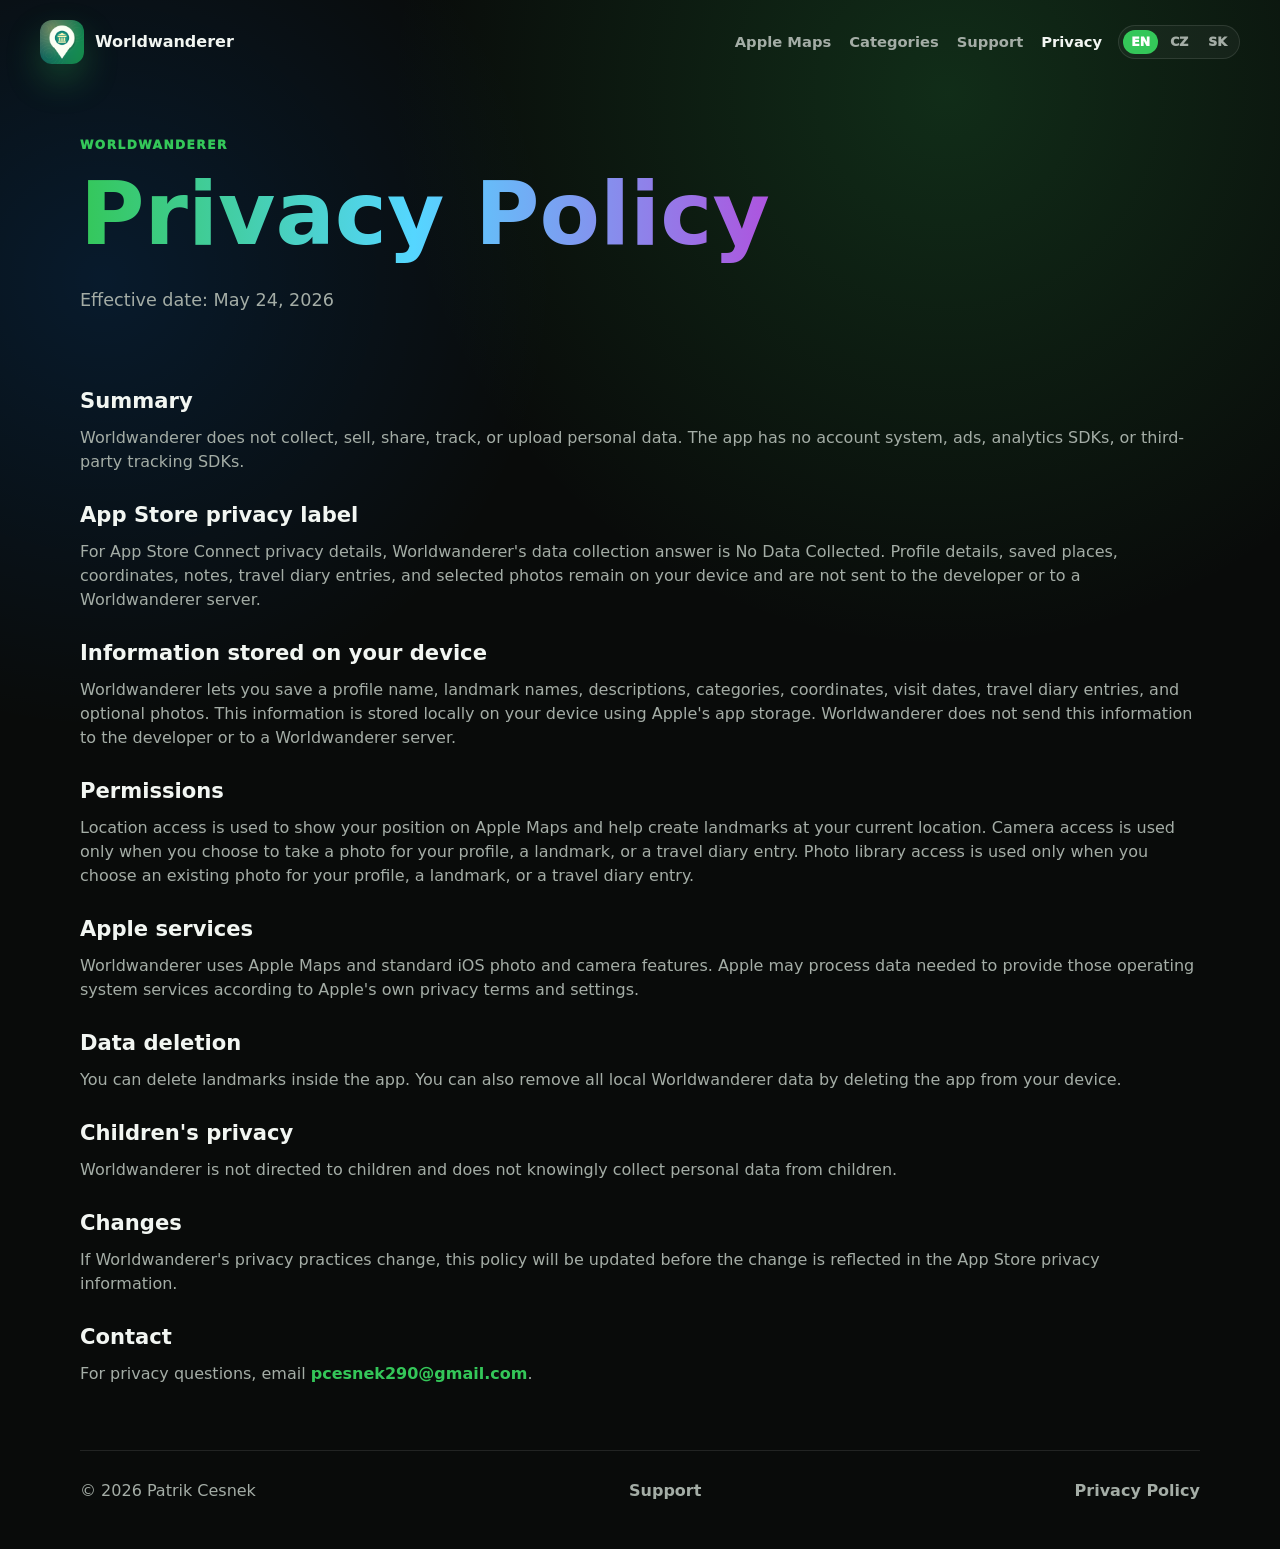
==== commit 179cfcf9: "localize" ====
--- a/privacy.html
+++ b/privacy.html
@@ -9,61 +9,69 @@
     <link rel="apple-touch-icon" href="assets/app-icon.png">
     <link rel="stylesheet" href="styles.css">
   </head>
-  <body>
+  <body data-page="privacy">
     <header class="site-header">
       <a class="brand" href="index.html" aria-label="Worldwanderer home">
         <img src="assets/app-icon.png" alt="" width="40" height="40">
         <span>Worldwanderer</span>
       </a>
-      <nav aria-label="Primary">
-        <a href="index.html#apple-maps">Apple Maps</a>
-        <a href="index.html#categories">Categories</a>
-        <a href="support.html">Support</a>
-        <a href="privacy.html" aria-current="page">Privacy</a>
-      </nav>
+      <div class="header-links">
+        <nav aria-label="Primary">
+          <a href="index.html#apple-maps" data-i18n="nav.appleMaps">Apple Maps</a>
+          <a href="index.html#categories" data-i18n="nav.categories">Categories</a>
+          <a href="support.html" data-i18n="nav.support">Support</a>
+          <a href="privacy.html" aria-current="page" data-i18n="nav.privacy">Privacy</a>
+        </nav>
+        <div class="language-switcher" aria-label="Language">
+          <a href="?lang=en" data-lang-option="en">EN</a>
+          <a href="?lang=cz" data-lang-option="cz">CZ</a>
+          <a href="?lang=sk" data-lang-option="sk">SK</a>
+        </div>
+      </div>
     </header>
 
     <main class="page-shell">
       <section class="page-hero map-background">
         <p class="eyebrow">Worldwanderer</p>
-        <h1>Privacy Policy</h1>
-        <p>Effective date: May 24, 2026</p>
+        <h1 data-i18n="privacy.title">Privacy Policy</h1>
+        <p data-i18n="privacy.effectiveDate">Effective date: May 24, 2026</p>
       </section>
 
       <section class="policy-content">
-        <h2>Summary</h2>
-        <p>Worldwanderer does not collect, sell, share, track, or upload personal data. The app has no account system, ads, analytics SDKs, or third-party tracking SDKs.</p>
+        <h2 data-i18n="privacy.summaryTitle">Summary</h2>
+        <p data-i18n="privacy.summaryText">Worldwanderer does not collect, sell, share, track, or upload personal data. The app has no account system, ads, analytics SDKs, or third-party tracking SDKs.</p>
 
-        <h2>App Store privacy label</h2>
-        <p>For App Store Connect privacy details, Worldwanderer's data collection answer is <strong>No Data Collected</strong>. Profile details, saved places, coordinates, notes, travel diary entries, and selected photos remain on your device and are not sent to the developer or to a Worldwanderer server.</p>
+        <h2 data-i18n="privacy.appStoreTitle">App Store privacy label</h2>
+        <p data-i18n="privacy.appStoreText">For App Store Connect privacy details, Worldwanderer's data collection answer is No Data Collected. Profile details, saved places, coordinates, notes, travel diary entries, and selected photos remain on your device and are not sent to the developer or to a Worldwanderer server.</p>
 
-        <h2>Information stored on your device</h2>
-        <p>Worldwanderer lets you save a profile name, landmark names, descriptions, categories, coordinates, visit dates, travel diary entries, and optional photos. This information is stored locally on your device using Apple's app storage. Worldwanderer does not send this information to the developer or to a Worldwanderer server.</p>
+        <h2 data-i18n="privacy.storageTitle">Information stored on your device</h2>
+        <p data-i18n="privacy.storageText">Worldwanderer lets you save a profile name, landmark names, descriptions, categories, coordinates, visit dates, travel diary entries, and optional photos. This information is stored locally on your device using Apple's app storage. Worldwanderer does not send this information to the developer or to a Worldwanderer server.</p>
 
-        <h2>Permissions</h2>
-        <p>Location access is used to show your position on Apple Maps and help create landmarks at your current location. Camera access is used only when you choose to take a photo for your profile, a landmark, or a travel diary entry. Photo library access is used only when you choose an existing photo for your profile, a landmark, or a travel diary entry.</p>
+        <h2 data-i18n="privacy.permissionsTitle">Permissions</h2>
+        <p data-i18n="privacy.permissionsText">Location access is used to show your position on Apple Maps and help create landmarks at your current location. Camera access is used only when you choose to take a photo for your profile, a landmark, or a travel diary entry. Photo library access is used only when you choose an existing photo for your profile, a landmark, or a travel diary entry.</p>
 
-        <h2>Apple services</h2>
-        <p>Worldwanderer uses Apple Maps and standard iOS photo and camera features. Apple may process data needed to provide those operating system services according to Apple's own privacy terms and settings.</p>
+        <h2 data-i18n="privacy.appleTitle">Apple services</h2>
+        <p data-i18n="privacy.appleText">Worldwanderer uses Apple Maps and standard iOS photo and camera features. Apple may process data needed to provide those operating system services according to Apple's own privacy terms and settings.</p>
 
-        <h2>Data deletion</h2>
-        <p>You can delete landmarks inside the app. You can also remove all local Worldwanderer data by deleting the app from your device.</p>
+        <h2 data-i18n="privacy.deletionTitle">Data deletion</h2>
+        <p data-i18n="privacy.deletionText">You can delete landmarks inside the app. You can also remove all local Worldwanderer data by deleting the app from your device.</p>
 
-        <h2>Children's privacy</h2>
-        <p>Worldwanderer is not directed to children and does not knowingly collect personal data from children.</p>
+        <h2 data-i18n="privacy.childrenTitle">Children's privacy</h2>
+        <p data-i18n="privacy.childrenText">Worldwanderer is not directed to children and does not knowingly collect personal data from children.</p>
 
-        <h2>Changes</h2>
-        <p>If Worldwanderer's privacy practices change, this policy will be updated before the change is reflected in the App Store privacy information.</p>
+        <h2 data-i18n="privacy.changesTitle">Changes</h2>
+        <p data-i18n="privacy.changesText">If Worldwanderer's privacy practices change, this policy will be updated before the change is reflected in the App Store privacy information.</p>
 
-        <h2>Contact</h2>
-        <p>For privacy questions, email <a href="mailto:pcesnek290@gmail.com">pcesnek290@gmail.com</a>.</p>
+        <h2 data-i18n="privacy.contactTitle">Contact</h2>
+        <p><span data-i18n="privacy.contactPrefix">For privacy questions, email</span> <a href="mailto:pcesnek290@gmail.com">pcesnek290@gmail.com</a>.</p>
       </section>
     </main>
 
     <footer class="site-footer">
       <span>&copy; 2026 Patrik Cesnek</span>
-      <a href="support.html">Support</a>
-      <a href="privacy.html">Privacy Policy</a>
+      <a href="support.html" data-i18n="nav.support">Support</a>
+      <a href="privacy.html" data-i18n="common.privacyPolicyTitle">Privacy Policy</a>
     </footer>
+    <script src="assets/i18n.js"></script>
   </body>
 </html>
--- a/styles.css
+++ b/styles.css
@@ -27,8 +27,12 @@
 .site-header { width: min(1500px, calc(100% - 80px)); display: flex; align-items: center; justify-content: space-between; gap: 22px; padding: 20px 0; }
 .brand { display: inline-flex; align-items: center; gap: 11px; font-weight: 900; letter-spacing: 0; }
 .brand img { width: 44px; height: 44px; border-radius: 12px; box-shadow: 0 16px 34px rgba(52, 199, 89, 0.26); }
+.header-links { display: flex; align-items: center; justify-content: flex-end; gap: 16px; flex-wrap: wrap; }
 nav { display: flex; align-items: center; gap: 18px; color: var(--muted); font-size: 0.92rem; font-weight: 850; }
 nav a:hover, nav a[aria-current="page"] { color: var(--text); }
+.language-switcher { display: flex; align-items: center; gap: 4px; padding: 4px; border: 1px solid var(--line); border-radius: 999px; background: rgba(255, 255, 255, 0.04); }
+.language-switcher a { min-width: 34px; padding: 6px 8px; border-radius: 999px; color: var(--muted); font-size: 0.78rem; font-weight: 950; line-height: 1; text-align: center; }
+.language-switcher a:hover, .language-switcher a[aria-current="true"] { color: #fff; background: var(--apple-green); }
 .hero { position: relative; isolation: isolate; width: min(1500px, calc(100% - 80px)); display: grid; grid-template-columns: minmax(480px, 0.86fr) minmax(620px, 1.14fr); align-items: center; gap: clamp(40px, 6vw, 78px); padding: 28px 0 36px; }
 .hero-copy { position: relative; z-index: 900; max-width: 720px; }
 .eyebrow { margin: 0 0 14px; color: var(--apple-green); font-size: 0.76rem; font-weight: 950; letter-spacing: 0.12em; text-transform: uppercase; }
@@ -102,6 +106,7 @@
 }
 @media (max-width: 760px) {
   .site-header { width: min(1120px, calc(100% - 32px)); align-items: flex-start; flex-direction: column; }
+  .header-links { justify-content: flex-start; }
   nav { flex-wrap: wrap; }
   .hero { width: min(1120px, calc(100% - 32px)); gap: 28px; padding-top: 28px; }
   .hero-actions, .button { width: 100%; }
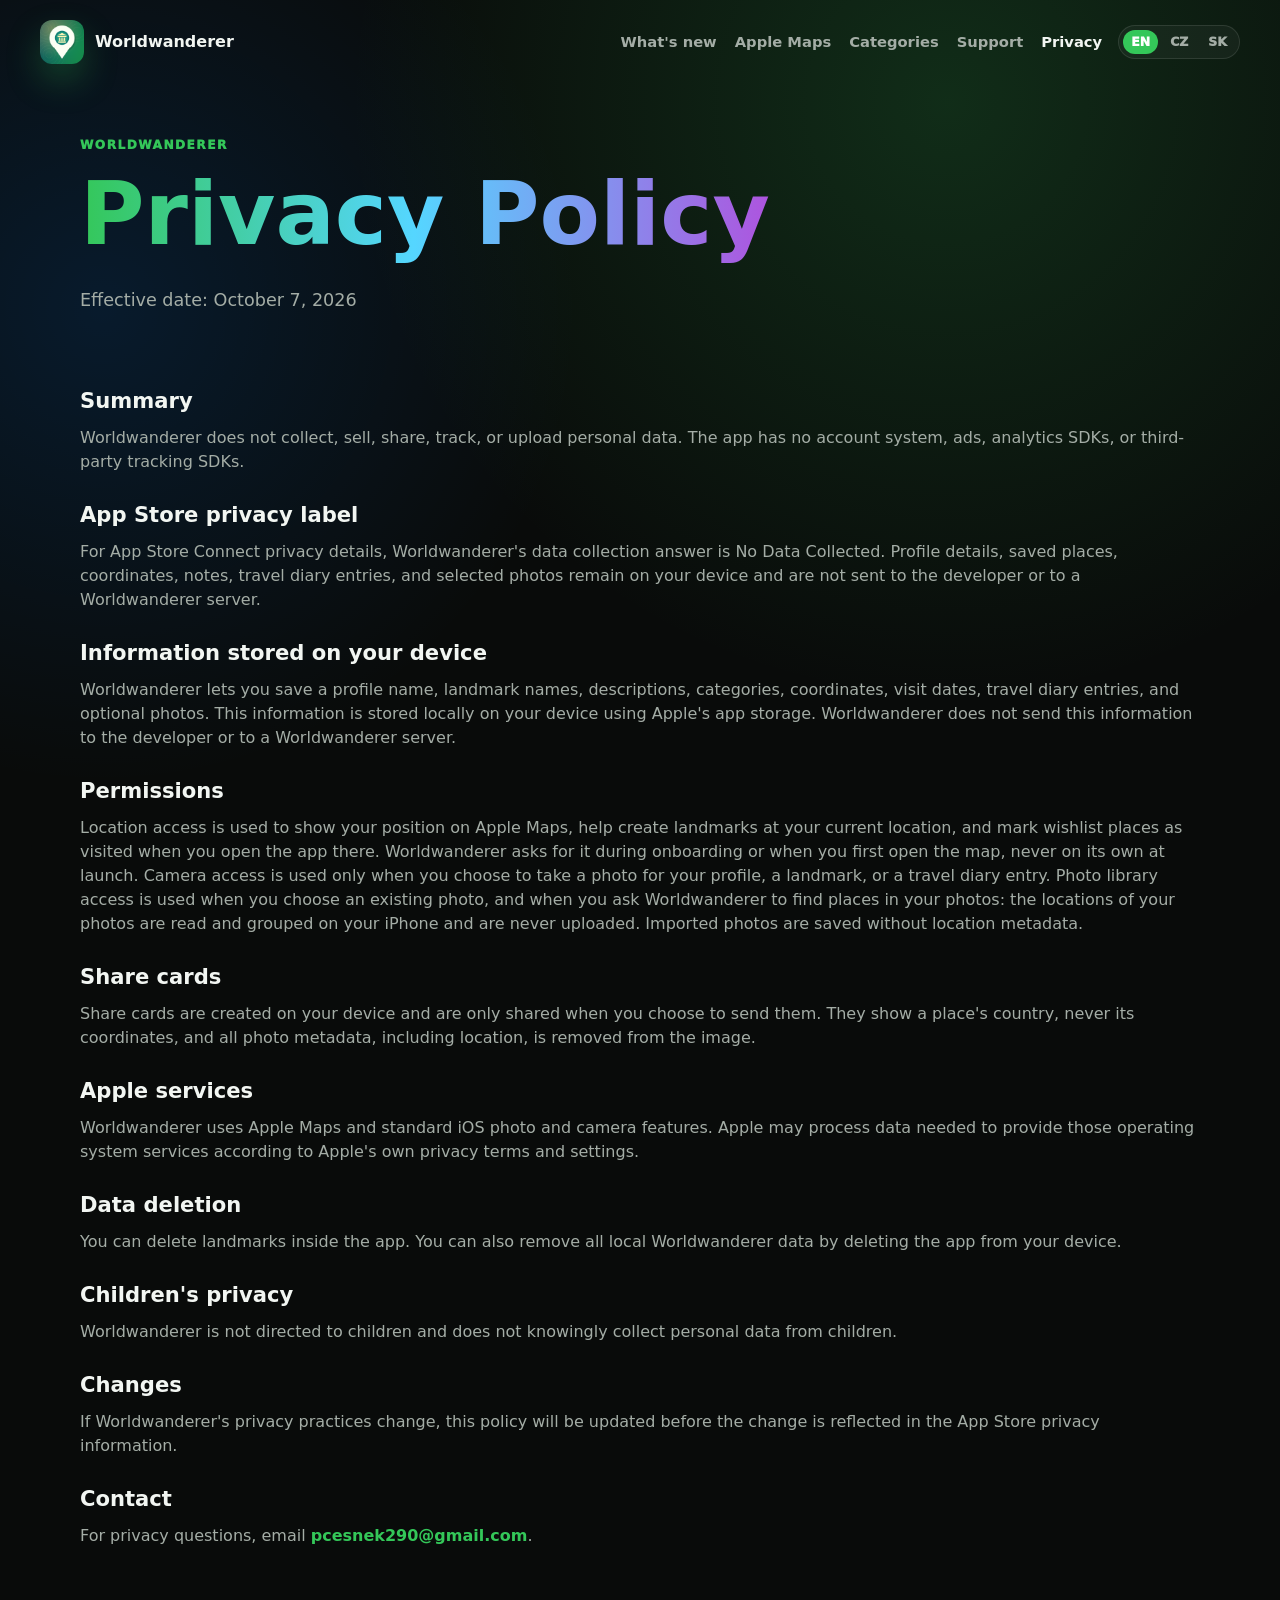
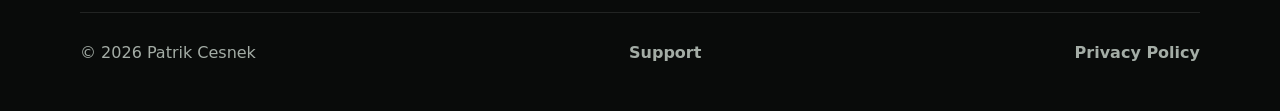
==== commit 43772a5f: "Add what's new in 1.2 to the website - New section: world map, find places in photos, share cards, b" ====
--- a/privacy.html
+++ b/privacy.html
@@ -3,8 +3,16 @@
   <head>
     <meta charset="utf-8">
     <meta name="viewport" content="width=device-width, initial-scale=1">
-    <meta name="description" content="Privacy Policy for Worldwanderer.">
+    <meta name="description" content="How Worldwanderer protects your data: landmarks, photos, and notes stay on your iPhone — no accounts, no ads, no analytics, no tracking.">
     <title>Privacy Policy | Worldwanderer</title>
+    <link rel="canonical" href="https://worldwanderer-web.netlify.app/privacy">
+    <meta name="apple-itunes-app" content="app-id=6772739029">
+    <meta name="theme-color" content="#090b0a">
+    <meta property="og:type" content="website">
+    <meta property="og:site_name" content="Worldwanderer">
+    <meta property="og:title" content="Privacy Policy | Worldwanderer">
+    <meta property="og:description" content="How Worldwanderer protects your data: everything stays on your iPhone — no accounts, no ads, no analytics, no tracking.">
+    <meta property="og:url" content="https://worldwanderer-web.netlify.app/privacy">
     <link rel="icon" href="assets/app-icon.png">
     <link rel="apple-touch-icon" href="assets/app-icon.png">
     <link rel="stylesheet" href="styles.css">
@@ -17,6 +25,7 @@
       </a>
       <div class="header-links">
         <nav aria-label="Primary">
+          <a href="index.html#whats-new" data-i18n="nav.whatsNew">What's new</a>
           <a href="index.html#apple-maps" data-i18n="nav.appleMaps">Apple Maps</a>
           <a href="index.html#categories" data-i18n="nav.categories">Categories</a>
           <a href="support.html" data-i18n="nav.support">Support</a>
@@ -34,7 +43,7 @@
       <section class="page-hero map-background">
         <p class="eyebrow">Worldwanderer</p>
         <h1 data-i18n="privacy.title">Privacy Policy</h1>
-        <p data-i18n="privacy.effectiveDate">Effective date: May 24, 2026</p>
+        <p data-i18n="privacy.effectiveDate">Effective date: October 7, 2026</p>
       </section>
 
       <section class="policy-content">
@@ -48,7 +57,10 @@
         <p data-i18n="privacy.storageText">Worldwanderer lets you save a profile name, landmark names, descriptions, categories, coordinates, visit dates, travel diary entries, and optional photos. This information is stored locally on your device using Apple's app storage. Worldwanderer does not send this information to the developer or to a Worldwanderer server.</p>
 
         <h2 data-i18n="privacy.permissionsTitle">Permissions</h2>
-        <p data-i18n="privacy.permissionsText">Location access is used to show your position on Apple Maps and help create landmarks at your current location. Camera access is used only when you choose to take a photo for your profile, a landmark, or a travel diary entry. Photo library access is used only when you choose an existing photo for your profile, a landmark, or a travel diary entry.</p>
+        <p data-i18n="privacy.permissionsText">Location access is used to show your position on Apple Maps, help create landmarks at your current location, and mark wishlist places as visited when you open the app there. Worldwanderer asks for it during onboarding or when you first open the map, never on its own at launch. Camera access is used only when you choose to take a photo for your profile, a landmark, or a travel diary entry. Photo library access is used when you choose an existing photo, and when you ask Worldwanderer to find places in your photos: the locations of your photos are read and grouped on your iPhone and are never uploaded. Imported photos are saved without location metadata.</p>
+
+        <h2 data-i18n="privacy.shareTitle">Share cards</h2>
+        <p data-i18n="privacy.shareText">Share cards are created on your device and are only shared when you choose to send them. They show a place's country, never its coordinates, and all photo metadata, including location, is removed from the image.</p>
 
         <h2 data-i18n="privacy.appleTitle">Apple services</h2>
         <p data-i18n="privacy.appleText">Worldwanderer uses Apple Maps and standard iOS photo and camera features. Apple may process data needed to provide those operating system services according to Apple's own privacy terms and settings.</p>
--- a/styles.css
+++ b/styles.css
@@ -23,7 +23,7 @@
 a { color: inherit; text-decoration: none; }
 svg { display: block; }
 .icon-sprite { position: absolute; width: 0; height: 0; overflow: hidden; }
-.site-header, .hero, .maps-band, .screen-gallery, .categories-section, .icon-band, .feature-grid, .site-footer, .page-hero, .policy-content, .support-grid { width: min(1120px, calc(100% - 32px)); margin-inline: auto; }
+.site-header, .hero, .whats-new, .maps-band, .screen-gallery, .categories-section, .icon-band, .feature-grid, .site-footer, .page-hero, .policy-content, .support-grid { width: min(1120px, calc(100% - 32px)); margin-inline: auto; }
 .site-header { width: min(1500px, calc(100% - 80px)); display: flex; align-items: center; justify-content: space-between; gap: 22px; padding: 20px 0; }
 .brand { display: inline-flex; align-items: center; gap: 11px; font-weight: 900; letter-spacing: 0; }
 .brand img { width: 44px; height: 44px; border-radius: 12px; box-shadow: 0 16px 34px rgba(52, 199, 89, 0.26); }
@@ -57,6 +57,9 @@
 .section-copy p:last-child, .section-heading p { max-width: 720px; margin-bottom: 0; color: var(--muted); font-size: 1.04rem; }
 .maps-proof { display: grid; place-items: center; min-height: 520px; overflow: hidden; border-radius: 8px; background: linear-gradient(145deg, #ebf1e8, #cce8c9 48%, #b9def5); }
 .proof-shot { width: min(256px, 56vw); transform: none; }
+.whats-new { padding: 20px 0 64px; }
+.new-grid { display: grid; grid-template-columns: repeat(4, minmax(0, 1fr)); gap: 16px; }
+.new-grid .feature-card h3 { margin-bottom: 10px; font-size: 1.2rem; }
 .screen-gallery { padding: 10px 0 64px; }
 .screen-grid { display: grid; grid-template-columns: repeat(3, minmax(0, 1fr)); gap: 16px; align-items: start; }
 .screen-card { display: grid; gap: 14px; justify-items: center; min-height: 100%; padding: 20px; border: 1px solid var(--line); border-radius: 8px; background: rgba(18, 22, 19, 0.72); }
@@ -76,6 +79,8 @@
 .bars { --category-color: var(--apple-pink); }
 .shops { --category-color: var(--apple-purple); }
 .entertainment { --category-color: var(--apple-yellow); }
+.parks { --category-color: #66bb33; }
+.historical { --category-color: #c0392b; }
 .icon-band { margin-bottom: 26px; }
 .icon-showcase { display: grid; grid-template-columns: repeat(3, minmax(0, 1fr)); gap: 14px; }
 .icon-showcase img { width: 100%; aspect-ratio: 1; border-radius: 22%; box-shadow: 0 18px 42px rgba(0, 0, 0, 0.32); }
@@ -102,7 +107,7 @@
 @media (max-width: 1080px) {
   .hero, .maps-band, .icon-band, .privacy-band { grid-template-columns: 1fr; }
   .device-stage { min-height: 600px; max-width: 700px; width: 100%; margin: 18px auto 0; padding: 0 18px; }
-  .category-grid { grid-template-columns: repeat(2, minmax(0, 1fr)); }
+  .category-grid, .new-grid { grid-template-columns: repeat(2, minmax(0, 1fr)); }
 }
 @media (max-width: 760px) {
   .site-header { width: min(1120px, calc(100% - 32px)); align-items: flex-start; flex-direction: column; }
@@ -116,7 +121,7 @@
   .map-shot { top: auto; transform: rotate(3deg); }
   .maps-band, .icon-band, .privacy-band { padding: 24px; }
   .maps-proof { min-height: 480px; }
-  .category-grid, .screen-grid, .feature-grid, .support-grid { grid-template-columns: 1fr; }
+  .category-grid, .new-grid, .screen-grid, .feature-grid, .support-grid { grid-template-columns: 1fr; }
   .icon-showcase { grid-template-columns: repeat(3, minmax(74px, 1fr)); }
 }
 @media (max-width: 430px) {
